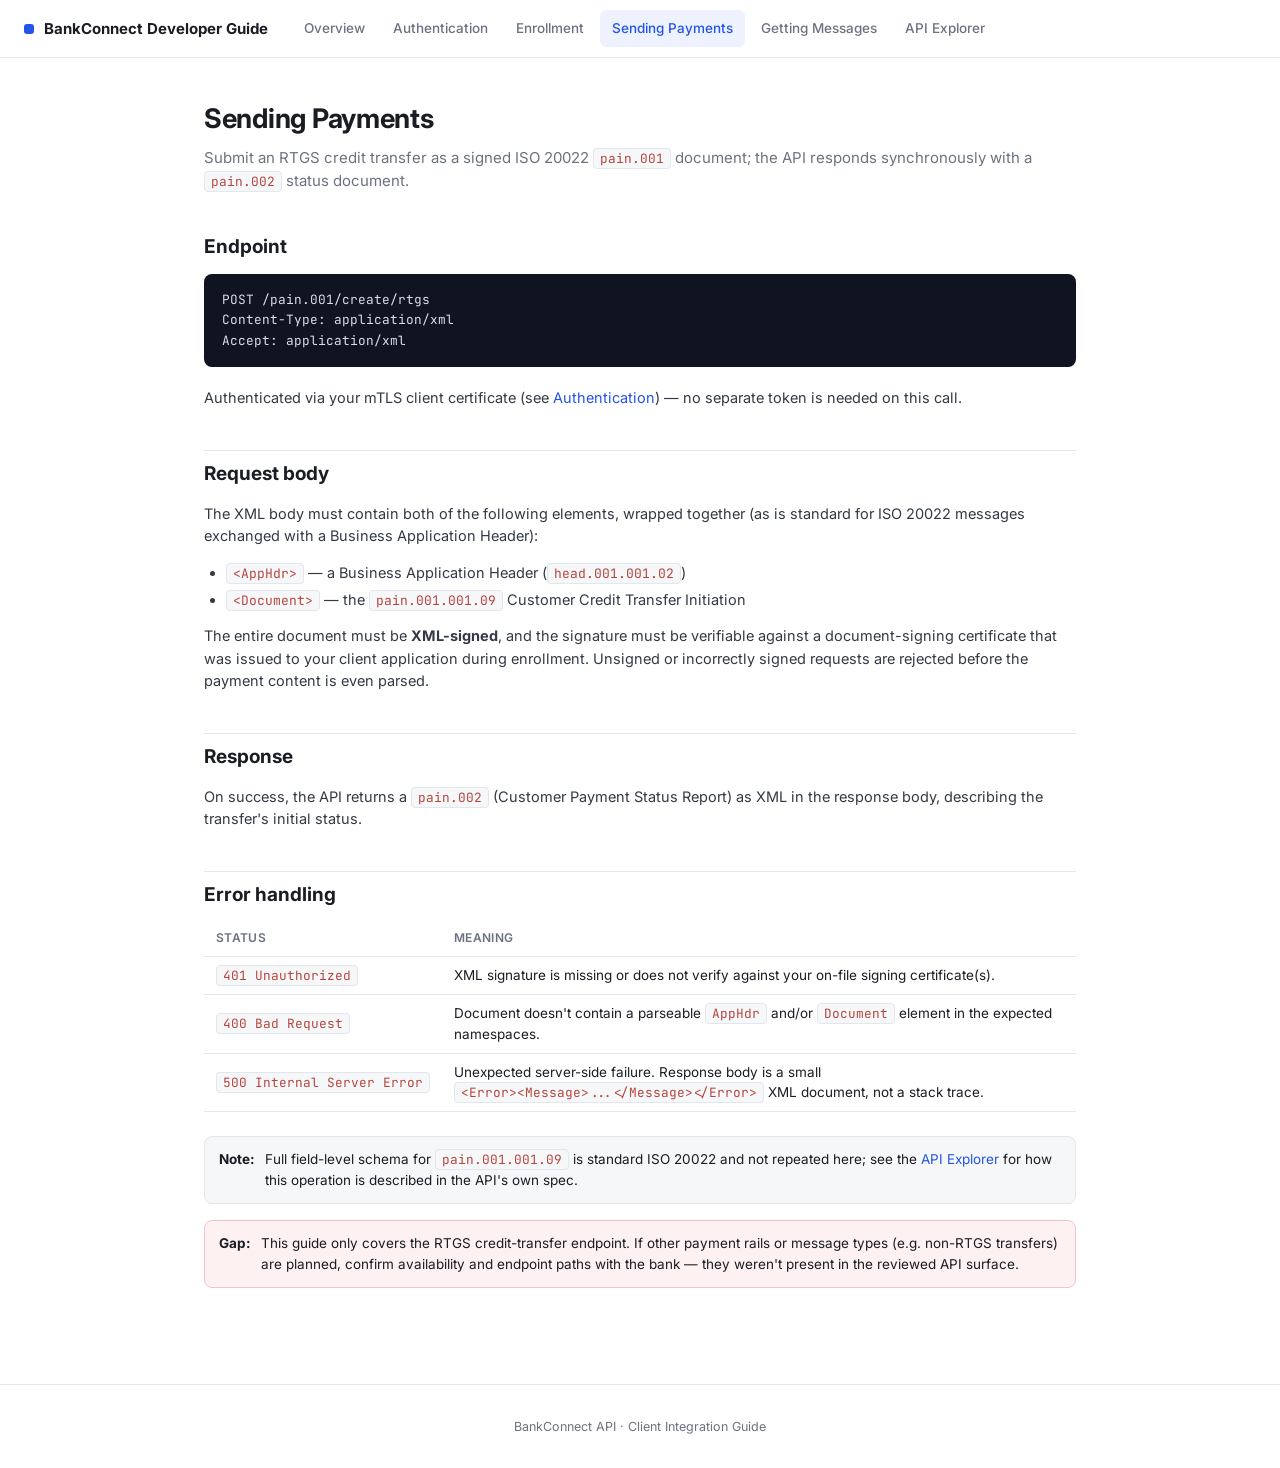
==== docs/guide/payments.html @ ba286667 "Synchronize ClientGuide" ====
<!DOCTYPE html>
<html lang="en">
<head>
<meta charset="UTF-8" />
<title>Sending Payments &middot; BankConnect Developer Guide</title>
<meta name="viewport" content="width=device-width, initial-scale=1" />
<link rel="stylesheet" href="../assets/styles.css" />
</head>
<body data-active="Sending Payments">
<nav class="topnav" id="topnav"></nav>

<div class="page content">
  <h1>Sending Payments</h1>
  <p class="lede">Submit an RTGS credit transfer as a signed ISO 20022 <code>pain.001</code> document; the API responds synchronously with a <code>pain.002</code> status document.</p>

  <h2>Endpoint</h2>
  <pre><code>POST /pain.001/create/rtgs
Content-Type: application/xml
Accept: application/xml</code></pre>
  <p>Authenticated via your mTLS client certificate (see <a href="authentication.html">Authentication</a>) &mdash; no separate token is needed on this call.</p>

  <h2>Request body</h2>
  <p>The XML body must contain both of the following elements, wrapped together (as is standard for ISO 20022 messages exchanged with a Business Application Header):</p>
  <ul>
    <li><code>&lt;AppHdr&gt;</code> &mdash; a Business Application Header (<code>head.001.001.02</code>)</li>
    <li><code>&lt;Document&gt;</code> &mdash; the <code>pain.001.001.09</code> Customer Credit Transfer Initiation</li>
  </ul>
  <p>The entire document must be <b>XML-signed</b>, and the signature must be verifiable against a document-signing certificate that was issued to your client application during enrollment. Unsigned or incorrectly signed requests are rejected before the payment content is even parsed.</p>

  <h2>Response</h2>
  <p>On success, the API returns a <code>pain.002</code> (Customer Payment Status Report) as XML in the response body, describing the transfer's initial status.</p>

  <h2>Error handling</h2>
  <table>
    <thead><tr><th>Status</th><th>Meaning</th></tr></thead>
    <tbody>
      <tr><td><code>401 Unauthorized</code></td><td>XML signature is missing or does not verify against your on-file signing certificate(s).</td></tr>
      <tr><td><code>400 Bad Request</code></td><td>Document doesn't contain a parseable <code>AppHdr</code> and/or <code>Document</code> element in the expected namespaces.</td></tr>
      <tr><td><code>500 Internal Server Error</code></td><td>Unexpected server-side failure. Response body is a small <code>&lt;Error&gt;&lt;Message&gt;...&lt;/Message&gt;&lt;/Error&gt;</code> XML document, not a stack trace.</td></tr>
    </tbody>
  </table>

  <div class="callout">
    <b>Note:</b>
    <span>Full field-level schema for <code>pain.001.001.09</code> is standard ISO 20022 and not repeated here; see the <a href="../explorer/index.html">API Explorer</a> for how this operation is described in the API's own spec.</span>
  </div>

  <div class="callout gap">
    <b>Gap:</b>
    <span>This guide only covers the RTGS credit-transfer endpoint. If other payment rails or message types (e.g. non-RTGS transfers) are planned, confirm availability and endpoint paths with the bank &mdash; they weren't present in the reviewed API surface.</span>
  </div>
</div>

<footer class="site-footer">BankConnect API &middot; Client Integration Guide</footer>
<script src="../assets/nav.js"></script>
</body>
</html>
---- docs/assets/styles.css ----
@import url('https://fonts.googleapis.com/css2?family=Inter:wght@400;500;600;700&family=JetBrains+Mono:wght@400;500&display=swap');

:root {
  --bg: #ffffff;
  --bg-subtle: #f6f7f9;
  --border: #e3e6eb;
  --text: #1a1d24;
  --text-muted: #6b7280;
  --brand: #2454e8;
  --brand-dark: #1a3fbf;
  --brand-bg: #eef2ff;
  --code-bg: #0f1420;
  --code-text: #d7dee8;
  --get: #0a8a4a;
  --post: #2454e8;
  --put: #a9650b;
  --delete: #c02c38;
  --radius: 8px;
  --max-width: 920px;
}

* , *::before, *::after { box-sizing: border-box; }
html, body { margin: 0; padding: 0; }
body {
  font-family: 'Inter', system-ui, -apple-system, sans-serif;
  color: var(--text);
  background: var(--bg);
  line-height: 1.55;
  -webkit-font-smoothing: antialiased;
}
a { color: var(--brand); text-decoration: none; }
a:hover { text-decoration: underline; }
code, pre, .mono { font-family: 'JetBrains Mono', ui-monospace, monospace; }

/* ─── Top nav ─────────────────────────────────────────── */
.topnav {
  position: sticky; top: 0; z-index: 20;
  display: flex; align-items: center; gap: 24px;
  height: 58px; padding: 0 24px;
  background: rgba(255,255,255,.92); backdrop-filter: blur(6px);
  border-bottom: 1px solid var(--border);
}
.topnav-brand { display: flex; align-items: center; gap: 10px; font-weight: 700; font-size: 15px; white-space: nowrap; }
.topnav-brand .dot { width: 10px; height: 10px; border-radius: 3px; background: var(--brand); }
.topnav-links { display: flex; gap: 4px; flex-wrap: wrap; }
.topnav-links a {
  color: var(--text-muted); font-size: 13.5px; font-weight: 500;
  padding: 8px 12px; border-radius: 6px;
}
.topnav-links a:hover { background: var(--bg-subtle); text-decoration: none; color: var(--text); }
.topnav-links a.active { color: var(--brand); background: var(--brand-bg); }

/* ─── Page shell ──────────────────────────────────────── */
.page { max-width: var(--max-width); margin: 0 auto; padding: 40px 24px 80px; }
.page-wide { max-width: 1180px; }

.hero { padding: 56px 24px 40px; text-align: center; border-bottom: 1px solid var(--border); background: linear-gradient(180deg, var(--brand-bg), transparent 70%); }
.hero h1 { font-size: 32px; margin: 0 0 12px; letter-spacing: -0.02em; }
.hero p { color: var(--text-muted); font-size: 15.5px; max-width: 620px; margin: 0 auto; }

.card-grid { display: grid; grid-template-columns: repeat(auto-fit, minmax(240px, 1fr)); gap: 16px; margin-top: 32px; }
.card {
  display: block; padding: 20px; border: 1px solid var(--border); border-radius: 10px;
  background: var(--bg); transition: border-color .12s, box-shadow .12s;
}
.card:hover { border-color: var(--brand); box-shadow: 0 2px 10px rgba(36,84,232,.08); text-decoration: none; }
.card-icon { width: 34px; height: 34px; border-radius: 8px; background: var(--brand-bg); color: var(--brand); display: flex; align-items: center; justify-content: center; font-weight: 700; margin-bottom: 12px; }
.card h3 { margin: 0 0 6px; font-size: 15px; color: var(--text); }
.card p { margin: 0; font-size: 13px; color: var(--text-muted); }

/* ─── Typography for content pages ───────────────────── */
.content h1 { font-size: 27px; margin: 0 0 6px; letter-spacing: -0.01em; }
.content .lede { color: var(--text-muted); font-size: 15px; margin: 0 0 32px; }
.content h2 { font-size: 19px; margin: 40px 0 12px; padding-top: 8px; border-top: 1px solid var(--border); }
.content h2:first-of-type { border-top: none; padding-top: 0; }
.content h3 { font-size: 15.5px; margin: 24px 0 8px; }
.content p { font-size: 14.5px; color: #333a46; }
.content ul, .content ol { font-size: 14.5px; color: #333a46; padding-left: 22px; }
.content li { margin: 4px 0; }
.content li code { font-size: 13px; }

.callout {
  display: flex; gap: 10px; padding: 12px 14px; border-radius: 8px; margin: 16px 0;
  font-size: 13.5px; border: 1px solid var(--border); background: var(--bg-subtle);
}
.callout.warn { background: #fff8ec; border-color: #f3d9a4; }
.callout.gap { background: #fdf1f1; border-color: #f0c4c8; }
.callout b { flex-shrink: 0; }

pre {
  background: var(--code-bg); color: var(--code-text); border-radius: var(--radius);
  padding: 16px 18px; overflow-x: auto; font-size: 12.8px; line-height: 1.6;
  margin: 12px 0 20px;
}
pre code { font-family: inherit; }
:not(pre) > code {
  background: var(--bg-subtle); border: 1px solid var(--border); border-radius: 4px;
  padding: 1px 6px; font-size: 12.8px; color: #b5453d;
}

table { border-collapse: collapse; width: 100%; margin: 12px 0 24px; font-size: 13.5px; }
th, td { text-align: left; padding: 8px 12px; border-bottom: 1px solid var(--border); }
th { color: var(--text-muted); font-weight: 600; font-size: 12px; text-transform: uppercase; letter-spacing: .03em; }
td code { white-space: nowrap; }

.steps { counter-reset: step; list-style: none; padding: 0; }
.steps > li { counter-increment: step; position: relative; padding-left: 40px; margin-bottom: 20px; }
.steps > li::before {
  content: counter(step); position: absolute; left: 0; top: 0;
  width: 26px; height: 26px; border-radius: 7px; background: var(--brand-bg); color: var(--brand);
  display: flex; align-items: center; justify-content: center; font-weight: 700; font-size: 12.5px;
}
.steps > li h3 { margin: 2px 0 6px; }

footer.site-footer { text-align: center; padding: 32px 24px; color: var(--text-muted); font-size: 12.5px; border-top: 1px solid var(--border); }

/* ─── Explorer ────────────────────────────────────────── */
.explorer-shell { display: flex; min-height: calc(100vh - 58px); }
.explorer-nav { width: 260px; flex-shrink: 0; border-right: 1px solid var(--border); padding: 20px 12px; overflow-y: auto; height: calc(100vh - 58px); position: sticky; top: 58px; }
.explorer-nav input {
  width: 100%; padding: 8px 10px; border: 1px solid var(--border); border-radius: 6px;
  font-size: 13px; margin-bottom: 14px;
}
.explorer-group { margin-bottom: 6px; }
.explorer-group-title { font-size: 11px; font-weight: 700; text-transform: uppercase; letter-spacing: .05em; color: var(--text-muted); padding: 10px 8px 4px; }
.explorer-item {
  display: flex; align-items: center; gap: 8px; width: 100%; text-align: left;
  padding: 6px 8px; border-radius: 6px; border: none; background: none; cursor: pointer;
  font-size: 13px; color: var(--text);
}
.explorer-item:hover { background: var(--bg-subtle); }
.explorer-item.active { background: var(--brand-bg); color: var(--brand-dark); font-weight: 600; }
.method-tag { font-size: 9.5px; font-weight: 700; padding: 2px 5px; border-radius: 4px; color: #fff; flex-shrink: 0; min-width: 38px; text-align: center; }
.method-get { background: var(--get); }
.method-post { background: var(--post); }
.method-put { background: var(--put); }
.method-delete { background: var(--delete); }
.explorer-item .path-text { overflow: hidden; text-overflow: ellipsis; white-space: nowrap; }

.explorer-main { flex: 1; min-width: 0; padding: 28px 36px 80px; }
.op-header { display: flex; align-items: center; gap: 10px; margin-bottom: 6px; }
.op-header .method-tag { font-size: 11px; padding: 3px 8px; min-width: 48px; }
.op-path { font-size: 18px; font-weight: 600; }
.op-summary { color: var(--text-muted); font-size: 13.5px; margin: 4px 0 24px; }
.op-section-title { font-size: 12px; font-weight: 700; text-transform: uppercase; letter-spacing: .04em; color: var(--text-muted); margin: 24px 0 8px; }
.explorer-main h3 { font-size: 13.5px; font-weight: 600; margin: 20px 0 4px; }
.explorer-main .op-desc { font-size: 13.5px; font-weight: 400; color: var(--text-muted); margin: 0 0 10px; }
.tabs { display: flex; gap: 4px; margin-bottom: 8px; }
.tab-btn { padding: 5px 12px; border-radius: 6px; border: 1px solid var(--border); background: var(--bg); font-size: 12.5px; cursor: pointer; color: var(--text-muted); }
.tab-btn.active { background: var(--brand); color: #fff; border-color: var(--brand); }
.explorer-empty { color: var(--text-muted); font-size: 14px; padding: 60px 0; text-align: center; }

@media (max-width: 860px) {
  .explorer-shell { flex-direction: column; }
  .explorer-nav { position: static; height: auto; width: 100%; border-right: none; border-bottom: 1px solid var(--border); }
}
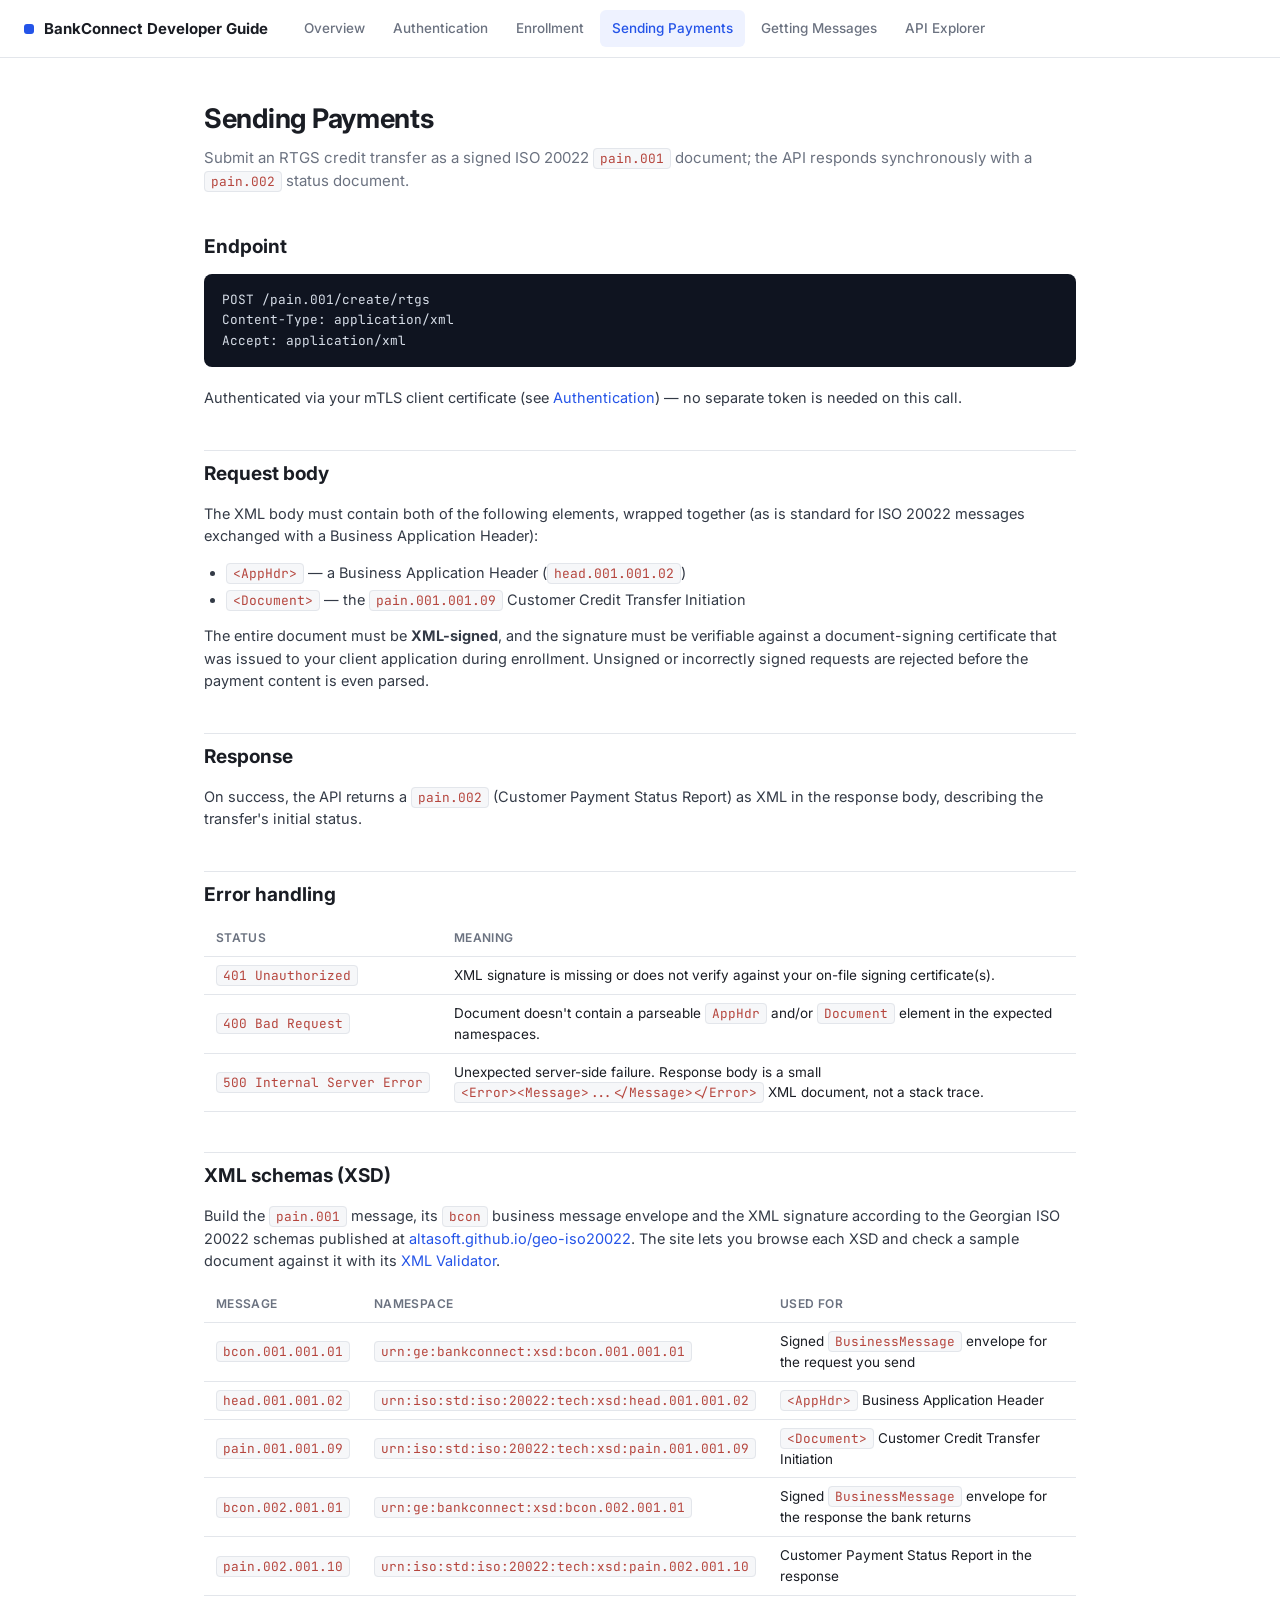
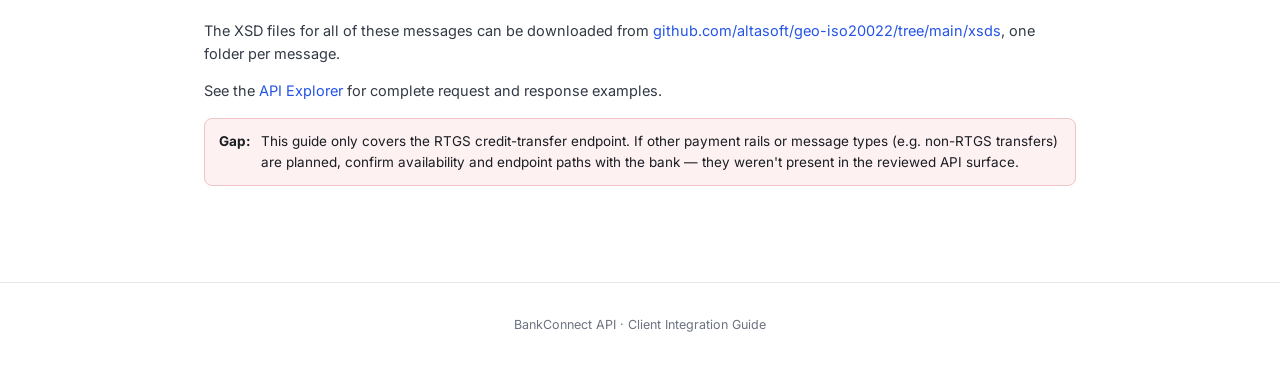
==== commit 0d9879e4: "Synchronize ClientGuide" ====
--- a/docs/guide/payments.html
+++ b/docs/guide/payments.html
@@ -40,10 +40,20 @@
     </tbody>
   </table>
 
-  <div class="callout">
-    <b>Note:</b>
-    <span>Full field-level schema for <code>pain.001.001.09</code> is standard ISO 20022 and not repeated here; see the <a href="../explorer/index.html">API Explorer</a> for how this operation is described in the API's own spec.</span>
-  </div>
+  <h2>XML schemas (XSD)</h2>
+  <p>Build the <code>pain.001</code> message, its <code>bcon</code> business message envelope and the XML signature according to the Georgian ISO 20022 schemas published at <a href="https://altasoft.github.io/geo-iso20022/" target="_blank" rel="noopener">altasoft.github.io/geo-iso20022</a>. The site lets you browse each XSD and check a sample document against it with its <a href="https://altasoft.github.io/geo-iso20022/validator.html" target="_blank" rel="noopener">XML Validator</a>.</p>
+  <table>
+    <thead><tr><th>Message</th><th>Namespace</th><th>Used for</th></tr></thead>
+    <tbody>
+      <tr><td><code>bcon.001.001.01</code></td><td><code>urn:ge:bankconnect:xsd:bcon.001.001.01</code></td><td>Signed <code>BusinessMessage</code> envelope for the request you send</td></tr>
+      <tr><td><code>head.001.001.02</code></td><td><code>urn:iso:std:iso:20022:tech:xsd:head.001.001.02</code></td><td><code>&lt;AppHdr&gt;</code> Business Application Header</td></tr>
+      <tr><td><code>pain.001.001.09</code></td><td><code>urn:iso:std:iso:20022:tech:xsd:pain.001.001.09</code></td><td><code>&lt;Document&gt;</code> Customer Credit Transfer Initiation</td></tr>
+      <tr><td><code>bcon.002.001.01</code></td><td><code>urn:ge:bankconnect:xsd:bcon.002.001.01</code></td><td>Signed <code>BusinessMessage</code> envelope for the response the bank returns</td></tr>
+      <tr><td><code>pain.002.001.10</code></td><td><code>urn:iso:std:iso:20022:tech:xsd:pain.002.001.10</code></td><td>Customer Payment Status Report in the response</td></tr>
+    </tbody>
+  </table>
+  <p>The XSD files for all of these messages can be downloaded from <a href="https://github.com/altasoft/geo-iso20022/tree/main/xsds" target="_blank" rel="noopener">github.com/altasoft/geo-iso20022/tree/main/xsds</a>, one folder per message.</p>
+  <p>See the <a href="../explorer/index.html">API Explorer</a> for complete request and response examples.</p>
 
   <div class="callout gap">
     <b>Gap:</b>
